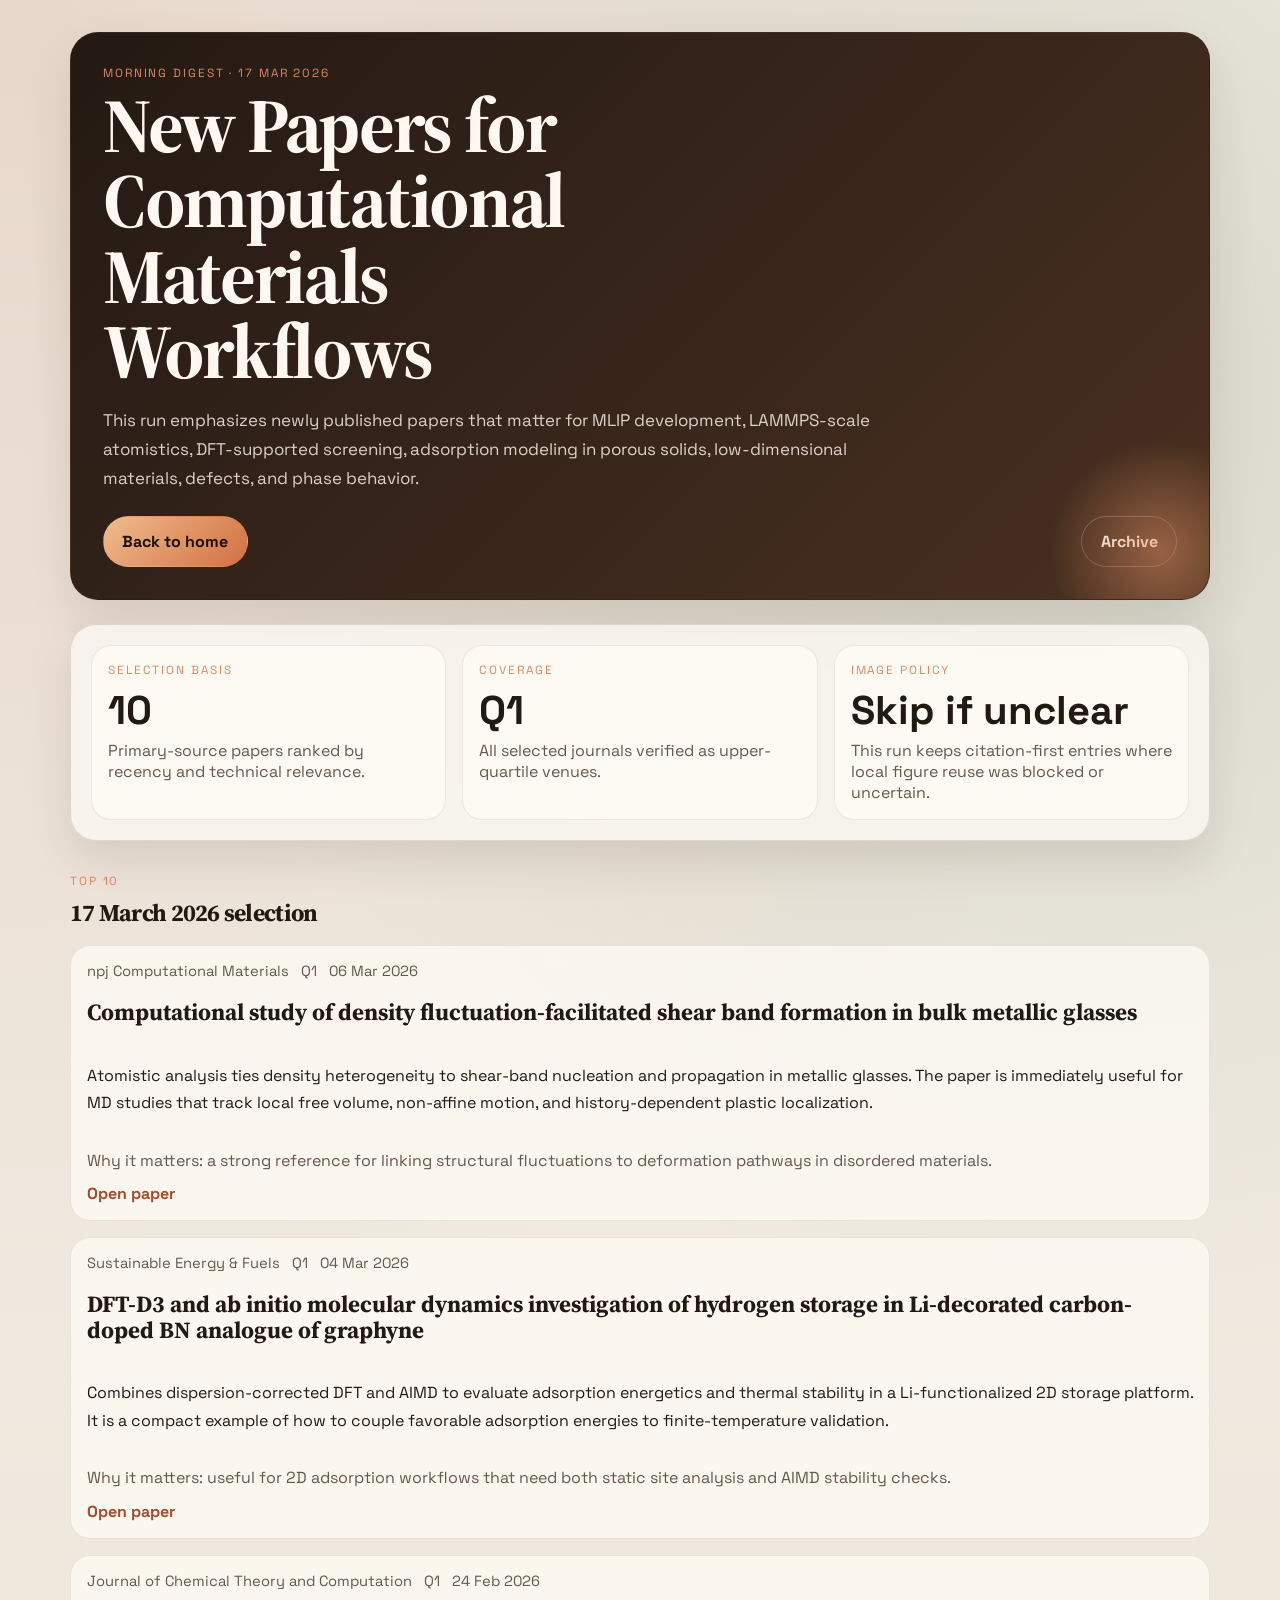
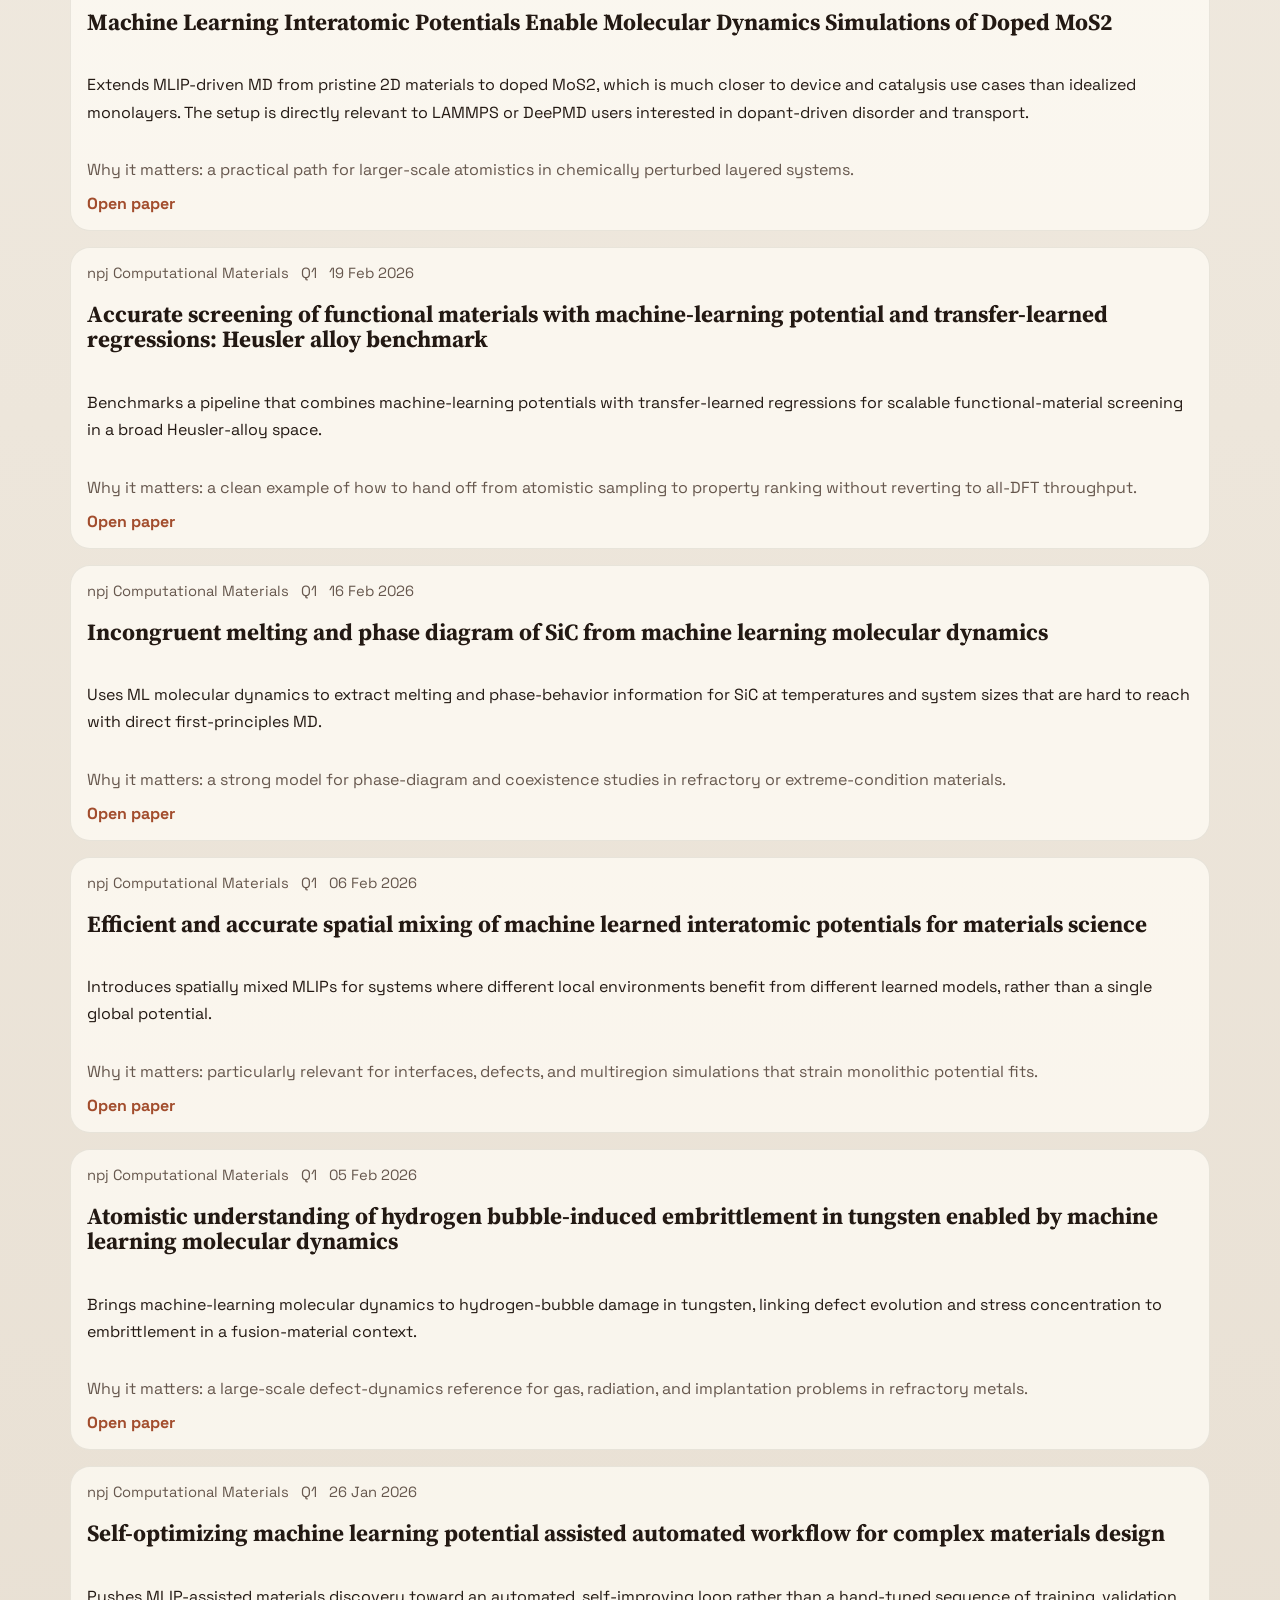
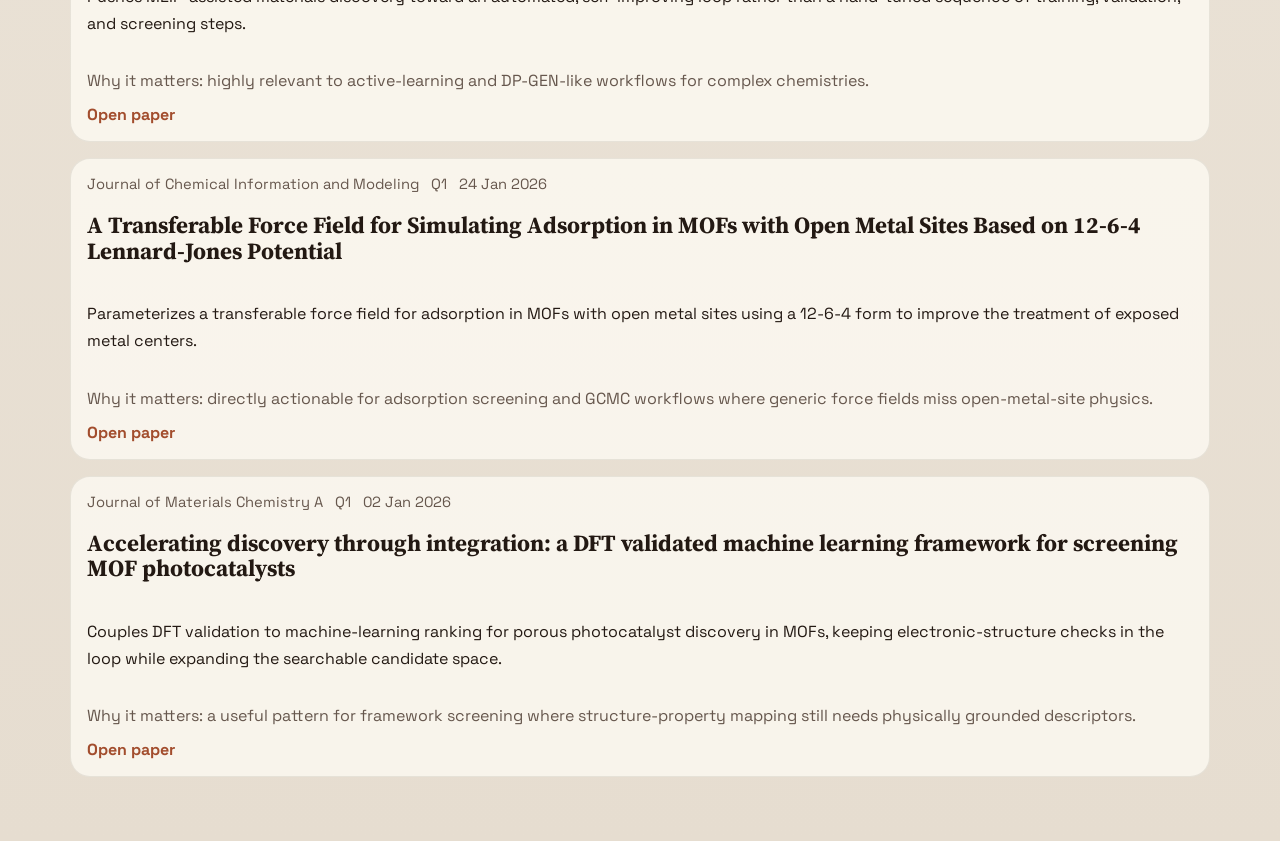
==== runs/2026-03-17-am/index.html @ 89bc7e47 "Add 2026-03-17 research news digest" ====
<!doctype html>
<html lang="en">
  <head>
    <meta charset="UTF-8" />
    <meta name="viewport" content="width=device-width, initial-scale=1.0" />
    <title>Morning Digest · 17 Mar 2026</title>
    <link rel="preconnect" href="https://fonts.googleapis.com" />
    <link rel="preconnect" href="https://fonts.gstatic.com" crossorigin />
    <link
      href="https://fonts.googleapis.com/css2?family=Space+Grotesk:wght@400;500;700&family=Source+Serif+4:opsz,wght@8..60,400;600;700&display=swap"
      rel="stylesheet"
    />
    <link rel="stylesheet" href="../../assets/styles.css" />
  </head>
  <body>
    <div class="page-shell">
      <header class="hero">
        <p class="eyebrow">Morning Digest · 17 Mar 2026</p>
        <h1>New Papers for Computational Materials Workflows</h1>
        <p class="hero-copy">
          This run emphasizes newly published papers that matter for MLIP
          development, LAMMPS-scale atomistics, DFT-supported screening,
          adsorption modeling in porous solids, low-dimensional materials,
          defects, and phase behavior.
        </p>
        <div class="hero-actions">
          <a class="button button-solid" href="../../">Back to home</a>
          <a class="button button-ghost" href="../../archive/">Archive</a>
        </div>
      </header>

      <main>
        <section class="panel summary-grid">
          <div>
            <p class="panel-label">Selection Basis</p>
            <p class="metric">10</p>
            <p class="metric-copy">Primary-source papers ranked by recency and technical relevance.</p>
          </div>
          <div>
            <p class="panel-label">Coverage</p>
            <p class="metric">Q1</p>
            <p class="metric-copy">All selected journals verified as upper-quartile venues.</p>
          </div>
          <div>
            <p class="panel-label">Image Policy</p>
            <p class="metric">Skip if unclear</p>
            <p class="metric-copy">This run keeps citation-first entries where local figure reuse was blocked or uncertain.</p>
          </div>
        </section>

        <section class="section-heading">
          <div>
            <p class="eyebrow">Top 10</p>
            <h2>17 March 2026 selection</h2>
          </div>
        </section>

        <section class="archive-list">
          <article class="archive-item">
            <div class="archive-meta">
              <span>npj Computational Materials</span>
              <span>Q1</span>
              <span>06 Mar 2026</span>
            </div>
            <h3>Computational study of density fluctuation-facilitated shear band formation in bulk metallic glasses</h3>
            <p>
              Atomistic analysis ties density heterogeneity to shear-band
              nucleation and propagation in metallic glasses. The paper is
              immediately useful for MD studies that track local free volume,
              non-affine motion, and history-dependent plastic localization.
            </p>
            <p class="metric-copy">
              Why it matters: a strong reference for linking structural
              fluctuations to deformation pathways in disordered materials.
            </p>
            <a class="text-link" href="https://www.nature.com/articles/s41524-026-02031-y" target="_blank" rel="noreferrer">Open paper</a>
          </article>

          <article class="archive-item">
            <div class="archive-meta">
              <span>Sustainable Energy &amp; Fuels</span>
              <span>Q1</span>
              <span>04 Mar 2026</span>
            </div>
            <h3>DFT-D3 and ab initio molecular dynamics investigation of hydrogen storage in Li-decorated carbon-doped BN analogue of graphyne</h3>
            <p>
              Combines dispersion-corrected DFT and AIMD to evaluate adsorption
              energetics and thermal stability in a Li-functionalized 2D storage
              platform. It is a compact example of how to couple favorable
              adsorption energies to finite-temperature validation.
            </p>
            <p class="metric-copy">
              Why it matters: useful for 2D adsorption workflows that need both
              static site analysis and AIMD stability checks.
            </p>
            <a class="text-link" href="https://pubs.rsc.org/en/content/articlelanding/2026/se/d6se00026f" target="_blank" rel="noreferrer">Open paper</a>
          </article>

          <article class="archive-item">
            <div class="archive-meta">
              <span>Journal of Chemical Theory and Computation</span>
              <span>Q1</span>
              <span>24 Feb 2026</span>
            </div>
            <h3>Machine Learning Interatomic Potentials Enable Molecular Dynamics Simulations of Doped MoS2</h3>
            <p>
              Extends MLIP-driven MD from pristine 2D materials to doped MoS2,
              which is much closer to device and catalysis use cases than
              idealized monolayers. The setup is directly relevant to LAMMPS or
              DeePMD users interested in dopant-driven disorder and transport.
            </p>
            <p class="metric-copy">
              Why it matters: a practical path for larger-scale atomistics in
              chemically perturbed layered systems.
            </p>
            <a class="text-link" href="https://pubs.acs.org/doi/10.1021/acs.jctc.5c02004" target="_blank" rel="noreferrer">Open paper</a>
          </article>

          <article class="archive-item">
            <div class="archive-meta">
              <span>npj Computational Materials</span>
              <span>Q1</span>
              <span>19 Feb 2026</span>
            </div>
            <h3>Accurate screening of functional materials with machine-learning potential and transfer-learned regressions: Heusler alloy benchmark</h3>
            <p>
              Benchmarks a pipeline that combines machine-learning potentials
              with transfer-learned regressions for scalable functional-material
              screening in a broad Heusler-alloy space.
            </p>
            <p class="metric-copy">
              Why it matters: a clean example of how to hand off from atomistic
              sampling to property ranking without reverting to all-DFT
              throughput.
            </p>
            <a class="text-link" href="https://www.nature.com/articles/s41524-026-02009-w" target="_blank" rel="noreferrer">Open paper</a>
          </article>

          <article class="archive-item">
            <div class="archive-meta">
              <span>npj Computational Materials</span>
              <span>Q1</span>
              <span>16 Feb 2026</span>
            </div>
            <h3>Incongruent melting and phase diagram of SiC from machine learning molecular dynamics</h3>
            <p>
              Uses ML molecular dynamics to extract melting and phase-behavior
              information for SiC at temperatures and system sizes that are hard
              to reach with direct first-principles MD.
            </p>
            <p class="metric-copy">
              Why it matters: a strong model for phase-diagram and coexistence
              studies in refractory or extreme-condition materials.
            </p>
            <a class="text-link" href="https://www.nature.com/articles/s41524-026-01982-4" target="_blank" rel="noreferrer">Open paper</a>
          </article>

          <article class="archive-item">
            <div class="archive-meta">
              <span>npj Computational Materials</span>
              <span>Q1</span>
              <span>06 Feb 2026</span>
            </div>
            <h3>Efficient and accurate spatial mixing of machine learned interatomic potentials for materials science</h3>
            <p>
              Introduces spatially mixed MLIPs for systems where different local
              environments benefit from different learned models, rather than a
              single global potential.
            </p>
            <p class="metric-copy">
              Why it matters: particularly relevant for interfaces, defects, and
              multiregion simulations that strain monolithic potential fits.
            </p>
            <a class="text-link" href="https://www.nature.com/articles/s41524-026-01987-z" target="_blank" rel="noreferrer">Open paper</a>
          </article>

          <article class="archive-item">
            <div class="archive-meta">
              <span>npj Computational Materials</span>
              <span>Q1</span>
              <span>05 Feb 2026</span>
            </div>
            <h3>Atomistic understanding of hydrogen bubble-induced embrittlement in tungsten enabled by machine learning molecular dynamics</h3>
            <p>
              Brings machine-learning molecular dynamics to hydrogen-bubble
              damage in tungsten, linking defect evolution and stress
              concentration to embrittlement in a fusion-material context.
            </p>
            <p class="metric-copy">
              Why it matters: a large-scale defect-dynamics reference for gas,
              radiation, and implantation problems in refractory metals.
            </p>
            <a class="text-link" href="https://www.nature.com/articles/s41524-026-02003-2" target="_blank" rel="noreferrer">Open paper</a>
          </article>

          <article class="archive-item">
            <div class="archive-meta">
              <span>npj Computational Materials</span>
              <span>Q1</span>
              <span>26 Jan 2026</span>
            </div>
            <h3>Self-optimizing machine learning potential assisted automated workflow for complex materials design</h3>
            <p>
              Pushes MLIP-assisted materials discovery toward an automated,
              self-improving loop rather than a hand-tuned sequence of training,
              validation, and screening steps.
            </p>
            <p class="metric-copy">
              Why it matters: highly relevant to active-learning and DP-GEN-like
              workflows for complex chemistries.
            </p>
            <a class="text-link" href="https://www.nature.com/articles/s41524-026-01958-4" target="_blank" rel="noreferrer">Open paper</a>
          </article>

          <article class="archive-item">
            <div class="archive-meta">
              <span>Journal of Chemical Information and Modeling</span>
              <span>Q1</span>
              <span>24 Jan 2026</span>
            </div>
            <h3>A Transferable Force Field for Simulating Adsorption in MOFs with Open Metal Sites Based on 12-6-4 Lennard-Jones Potential</h3>
            <p>
              Parameterizes a transferable force field for adsorption in MOFs
              with open metal sites using a 12-6-4 form to improve the treatment
              of exposed metal centers.
            </p>
            <p class="metric-copy">
              Why it matters: directly actionable for adsorption screening and
              GCMC workflows where generic force fields miss open-metal-site
              physics.
            </p>
            <a class="text-link" href="https://pubs.acs.org/doi/10.1021/acs.jcim.5c02893" target="_blank" rel="noreferrer">Open paper</a>
          </article>

          <article class="archive-item">
            <div class="archive-meta">
              <span>Journal of Materials Chemistry A</span>
              <span>Q1</span>
              <span>02 Jan 2026</span>
            </div>
            <h3>Accelerating discovery through integration: a DFT validated machine learning framework for screening MOF photocatalysts</h3>
            <p>
              Couples DFT validation to machine-learning ranking for porous
              photocatalyst discovery in MOFs, keeping electronic-structure
              checks in the loop while expanding the searchable candidate space.
            </p>
            <p class="metric-copy">
              Why it matters: a useful pattern for framework screening where
              structure-property mapping still needs physically grounded
              descriptors.
            </p>
            <a class="text-link" href="https://pubs.rsc.org/en/content/articlelanding/2026/ta/d5ta08107f" target="_blank" rel="noreferrer">Open paper</a>
          </article>
        </section>
      </main>
    </div>
  </body>
</html>
---- assets/styles.css ----
:root {
  --bg: #f4efe6;
  --bg-alt: #e6ddd0;
  --panel: rgba(250, 247, 242, 0.82);
  --panel-strong: #f8f3ec;
  --line: rgba(74, 58, 45, 0.15);
  --text: #231913;
  --muted: #66574d;
  --accent: #a24d2d;
  --accent-soft: #d98a61;
  --shadow: 0 20px 45px rgba(60, 38, 21, 0.12);
}

* {
  box-sizing: border-box;
}

html {
  scroll-behavior: smooth;
}

body {
  margin: 0;
  min-height: 100vh;
  color: var(--text);
  background:
    radial-gradient(circle at top left, rgba(162, 77, 45, 0.15), transparent 32%),
    radial-gradient(circle at 85% 10%, rgba(94, 122, 98, 0.18), transparent 24%),
    linear-gradient(180deg, var(--bg), var(--bg-alt));
  font-family: "Space Grotesk", sans-serif;
}

a {
  color: inherit;
}

.page-shell {
  width: min(1140px, calc(100% - 2rem));
  margin: 0 auto;
  padding: 2rem 0 4rem;
}

.hero {
  position: relative;
  overflow: hidden;
  padding: 2rem;
  border: 1px solid var(--line);
  border-radius: 28px;
  background:
    linear-gradient(135deg, rgba(35, 25, 19, 0.94), rgba(76, 50, 33, 0.92)),
    #2d2119;
  color: #fff7f1;
  box-shadow: var(--shadow);
}

.hero::after {
  content: "";
  position: absolute;
  inset: auto -4rem -4rem auto;
  width: 14rem;
  aspect-ratio: 1;
  border-radius: 50%;
  background: radial-gradient(circle, rgba(217, 138, 97, 0.55), transparent 70%);
}

.hero-compact {
  padding-bottom: 1.75rem;
}

.eyebrow,
.panel-label {
  margin: 0 0 0.5rem;
  text-transform: uppercase;
  letter-spacing: 0.16em;
  font-size: 0.74rem;
  color: var(--accent-soft);
}

.hero h1,
.section-heading h2 {
  margin: 0;
  font-family: "Source Serif 4", serif;
  letter-spacing: -0.03em;
}

.hero h1 {
  font-size: clamp(2.5rem, 7vw, 4.8rem);
  max-width: 12ch;
  line-height: 0.98;
}

.hero-copy {
  max-width: 48rem;
  font-size: 1.06rem;
  line-height: 1.7;
  color: rgba(255, 247, 241, 0.82);
}

.hero-actions,
.section-heading {
  display: flex;
  gap: 1rem;
  align-items: end;
  justify-content: space-between;
  flex-wrap: wrap;
}

.hero-actions {
  margin-top: 1.5rem;
}

.button,
.text-link {
  display: inline-flex;
  align-items: center;
  gap: 0.5rem;
  text-decoration: none;
}

.button {
  padding: 0.85rem 1.15rem;
  border-radius: 999px;
  border: 1px solid transparent;
  font-weight: 700;
}

.button-solid {
  background: linear-gradient(135deg, #f0bb8c, #d37043);
  color: #1c120d;
}

.button-ghost {
  border-color: rgba(255, 247, 241, 0.24);
  color: #fff7f1;
}

.text-link {
  color: var(--accent);
  font-weight: 700;
}

main {
  padding-top: 1.5rem;
}

.panel {
  border: 1px solid var(--line);
  border-radius: 26px;
  background: var(--panel);
  box-shadow: var(--shadow);
  backdrop-filter: blur(10px);
}

.summary-grid {
  display: grid;
  grid-template-columns: repeat(3, minmax(0, 1fr));
  gap: 1rem;
  padding: 1.25rem;
}

.summary-grid > div,
.run-highlight,
.archive-item {
  padding: 1rem;
  border-radius: 20px;
  background: rgba(255, 252, 246, 0.72);
  border: 1px solid rgba(74, 58, 45, 0.1);
}

.metric {
  margin: 0;
  font-size: clamp(1.4rem, 4vw, 2.5rem);
  font-weight: 700;
}

.metric-copy {
  margin: 0.3rem 0 0;
  color: var(--muted);
}

.section-heading {
  margin: 2rem 0 1rem;
}

.cards-grid {
  display: grid;
  grid-template-columns: repeat(2, minmax(0, 1fr));
  gap: 1rem;
}

.article-card {
  overflow: hidden;
  border: 1px solid var(--line);
  border-radius: 24px;
  background: var(--panel-strong);
  box-shadow: var(--shadow);
}

.article-card img,
.run-hero-image {
  width: 100%;
  display: block;
  object-fit: cover;
}

.article-card img {
  aspect-ratio: 16 / 9;
}

.article-copy {
  padding: 1rem 1rem 1.25rem;
}

.article-meta,
.run-meta,
.archive-meta {
  display: flex;
  gap: 0.75rem;
  flex-wrap: wrap;
  color: var(--muted);
  font-size: 0.92rem;
}

.article-card h3,
.run-highlight h3,
.archive-item h3 {
  margin: 0.65rem 0;
  font-family: "Source Serif 4", serif;
  font-size: 1.45rem;
  line-height: 1.1;
}

.article-card p,
.run-highlight p,
.archive-item p {
  line-height: 1.7;
}

.archive-list {
  display: grid;
  gap: 1rem;
}

.archive-item {
  display: grid;
  gap: 0.6rem;
}

.run-highlight {
  display: grid;
  grid-template-columns: minmax(0, 1.15fr) minmax(0, 0.85fr);
  gap: 1rem;
}

.run-highlight-copy {
  display: flex;
  flex-direction: column;
  gap: 0.9rem;
}

.tag-row {
  display: flex;
  flex-wrap: wrap;
  gap: 0.6rem;
}

.tag {
  padding: 0.35rem 0.7rem;
  border-radius: 999px;
  background: rgba(162, 77, 45, 0.1);
  color: var(--accent);
  font-size: 0.85rem;
  font-weight: 700;
}

.run-page {
  width: min(1140px, calc(100% - 2rem));
  margin: 0 auto;
  padding: 2rem 0 4rem;
}

.run-intro {
  display: grid;
  grid-template-columns: minmax(0, 1fr) minmax(280px, 420px);
  gap: 1.25rem;
  align-items: start;
}

.run-article-list {
  display: grid;
  gap: 1rem;
  margin-top: 1.25rem;
}

.run-article {
  display: grid;
  grid-template-columns: 280px minmax(0, 1fr);
  gap: 1rem;
  padding: 1rem;
  border-radius: 24px;
  border: 1px solid var(--line);
  background: rgba(255, 252, 246, 0.82);
  box-shadow: var(--shadow);
}

.run-article-image {
  border-radius: 18px;
  overflow: hidden;
}

.run-article-image img {
  width: 100%;
  aspect-ratio: 4 / 3;
  object-fit: cover;
  display: block;
}

.run-article h2 {
  margin: 0.4rem 0 0.7rem;
  font-family: "Source Serif 4", serif;
  line-height: 1.12;
}

.citation-link {
  font-weight: 700;
  color: var(--accent);
  text-decoration: none;
}

.image-credit {
  margin: 0.55rem 0 0;
  font-size: 0.85rem;
  color: var(--muted);
}

@media (max-width: 900px) {
  .summary-grid,
  .cards-grid,
  .run-highlight,
  .run-intro,
  .run-article {
    grid-template-columns: 1fr;
  }

  .page-shell,
  .run-page {
    width: min(100% - 1rem, 1140px);
  }
}

/* Discover app view */
.discover-shell {
  width: min(980px, calc(100% - 1rem));
  margin: 0 auto;
  padding: 1rem 0 2.5rem;
}

.discover-header {
  display: flex;
  align-items: center;
  justify-content: space-between;
  gap: 0.75rem;
  margin-bottom: 0.8rem;
}

.discover-title {
  margin: 0;
  color: #2a1f18;
  font-size: clamp(1.5rem, 6vw, 2.5rem);
  font-weight: 700;
  letter-spacing: -0.03em;
}

.discover-actions {
  display: flex;
  gap: 0.6rem;
}

.icon-btn {
  display: inline-flex;
  align-items: center;
  justify-content: center;
  min-height: 2.2rem;
  padding: 0 0.9rem;
  border-radius: 999px;
  border: 1px solid rgba(74, 58, 45, 0.15);
  background: rgba(255, 251, 244, 0.9);
  color: #6a4f3d;
  text-decoration: none;
  font-weight: 700;
  font-size: 0.82rem;
}

.quick-stats {
  display: grid;
  grid-template-columns: repeat(3, minmax(0, 1fr));
  gap: 0.55rem;
  margin-bottom: 0.85rem;
}

.stat-card {
  border-radius: 16px;
  border: 1px solid rgba(74, 58, 45, 0.14);
  padding: 0.7rem 0.8rem;
  background: rgba(255, 252, 246, 0.9);
  box-shadow: 0 12px 28px rgba(60, 38, 21, 0.12);
}

.stat-label {
  margin: 0;
  color: #9d6e53;
  font-size: 0.72rem;
  text-transform: uppercase;
  letter-spacing: 0.12em;
}

.stat-value {
  margin: 0.28rem 0 0;
  color: #2f231c;
  font-size: 0.92rem;
  font-weight: 600;
}

.feed-tabs {
  display: flex;
  gap: 0.4rem;
  overflow-x: auto;
  padding: 0.18rem 0.06rem;
  scrollbar-width: none;
  margin-bottom: 0.9rem;
}

.feed-tabs::-webkit-scrollbar {
  display: none;
}

.feed-tab {
  border: 0;
  border-radius: 999px;
  padding: 0.6rem 1rem;
  font-family: inherit;
  font-size: 0.98rem;
  font-weight: 600;
  color: #7a6a5f;
  background: rgba(170, 138, 108, 0.2);
  cursor: pointer;
  white-space: nowrap;
}

.feed-tab.is-active {
  color: #b65c33;
  background: rgba(182, 92, 51, 0.14);
}

.cards-stream {
  display: grid;
  gap: 0.95rem;
}

.news-card,
.empty-card {
  overflow: hidden;
  border-radius: 22px;
  border: 1px solid rgba(74, 58, 45, 0.16);
  background: #fffaf2;
  box-shadow: 0 18px 40px rgba(60, 38, 21, 0.16);
}

.news-image-wrap {
  position: relative;
}

.news-image {
  width: 100%;
  aspect-ratio: 16 / 9;
  object-fit: cover;
  display: block;
}

.news-main {
  padding: 0.95rem 1rem 1.1rem;
}

.news-meta {
  display: flex;
  flex-wrap: wrap;
  gap: 0.5rem;
  margin-bottom: 0.5rem;
}

.news-meta span {
  color: #7b604d;
  background: rgba(166, 130, 98, 0.12);
  border: 1px solid rgba(120, 92, 69, 0.16);
  border-radius: 999px;
  padding: 0.2rem 0.55rem;
  font-size: 0.75rem;
}

.news-main h2 {
  margin: 0;
  color: #2b1e17;
  font-size: clamp(1.15rem, 3.8vw, 1.7rem);
  line-height: 1.24;
  letter-spacing: -0.01em;
}

.expand-btn {
  margin-top: 0.72rem;
  border: 0;
  border-radius: 999px;
  padding: 0.52rem 0.84rem;
  background: rgba(182, 92, 51, 0.12);
  color: #b65c33;
  font-family: inherit;
  font-size: 0.82rem;
  font-weight: 700;
  cursor: pointer;
}

.news-details {
  margin-top: 0.9rem;
  border-top: 1px solid rgba(74, 58, 45, 0.16);
  padding-top: 0.85rem;
}

.news-details h3 {
  margin: 0 0 0.35rem;
  font-size: 0.86rem;
  text-transform: uppercase;
  letter-spacing: 0.12em;
  color: #8d6045;
}

.news-details p {
  margin: 0 0 0.75rem;
  color: #4d3d31;
  line-height: 1.6;
  font-size: 0.96rem;
}

.card-conclusions {
  margin: 0.1rem 0 0.85rem 1rem;
  padding: 0;
  color: #4d3d31;
  line-height: 1.56;
}

.card-conclusions li + li {
  margin-top: 0.5rem;
}

.card-empty {
  color: #7d6a5b;
}

.paper-title {
  color: #6d594a;
}

.paper-link {
  color: #b65c33;
  font-weight: 700;
  text-decoration: none;
}

.empty-card {
  padding: 1rem;
}

.empty-card h2 {
  margin: 0;
  color: #2b1e17;
}

.empty-card p {
  color: #5a4a3f;
  line-height: 1.6;
}

body[data-view="home"] {
  background:
    radial-gradient(circle at top left, rgba(162, 77, 45, 0.15), transparent 32%),
    radial-gradient(circle at 85% 10%, rgba(94, 122, 98, 0.18), transparent 24%),
    linear-gradient(180deg, var(--bg), var(--bg-alt));
}

@media (min-width: 900px) {
  .cards-stream {
    grid-template-columns: repeat(2, minmax(0, 1fr));
  }

  .news-card:first-child {
    grid-column: span 2;
  }
}

@media (max-width: 640px) {
  .discover-shell {
    width: calc(100% - 0.75rem);
    padding-top: 0.65rem;
  }

  .quick-stats {
    grid-template-columns: 1fr;
  }

  .news-main {
    padding: 0.85rem 0.82rem 1rem;
  }
}
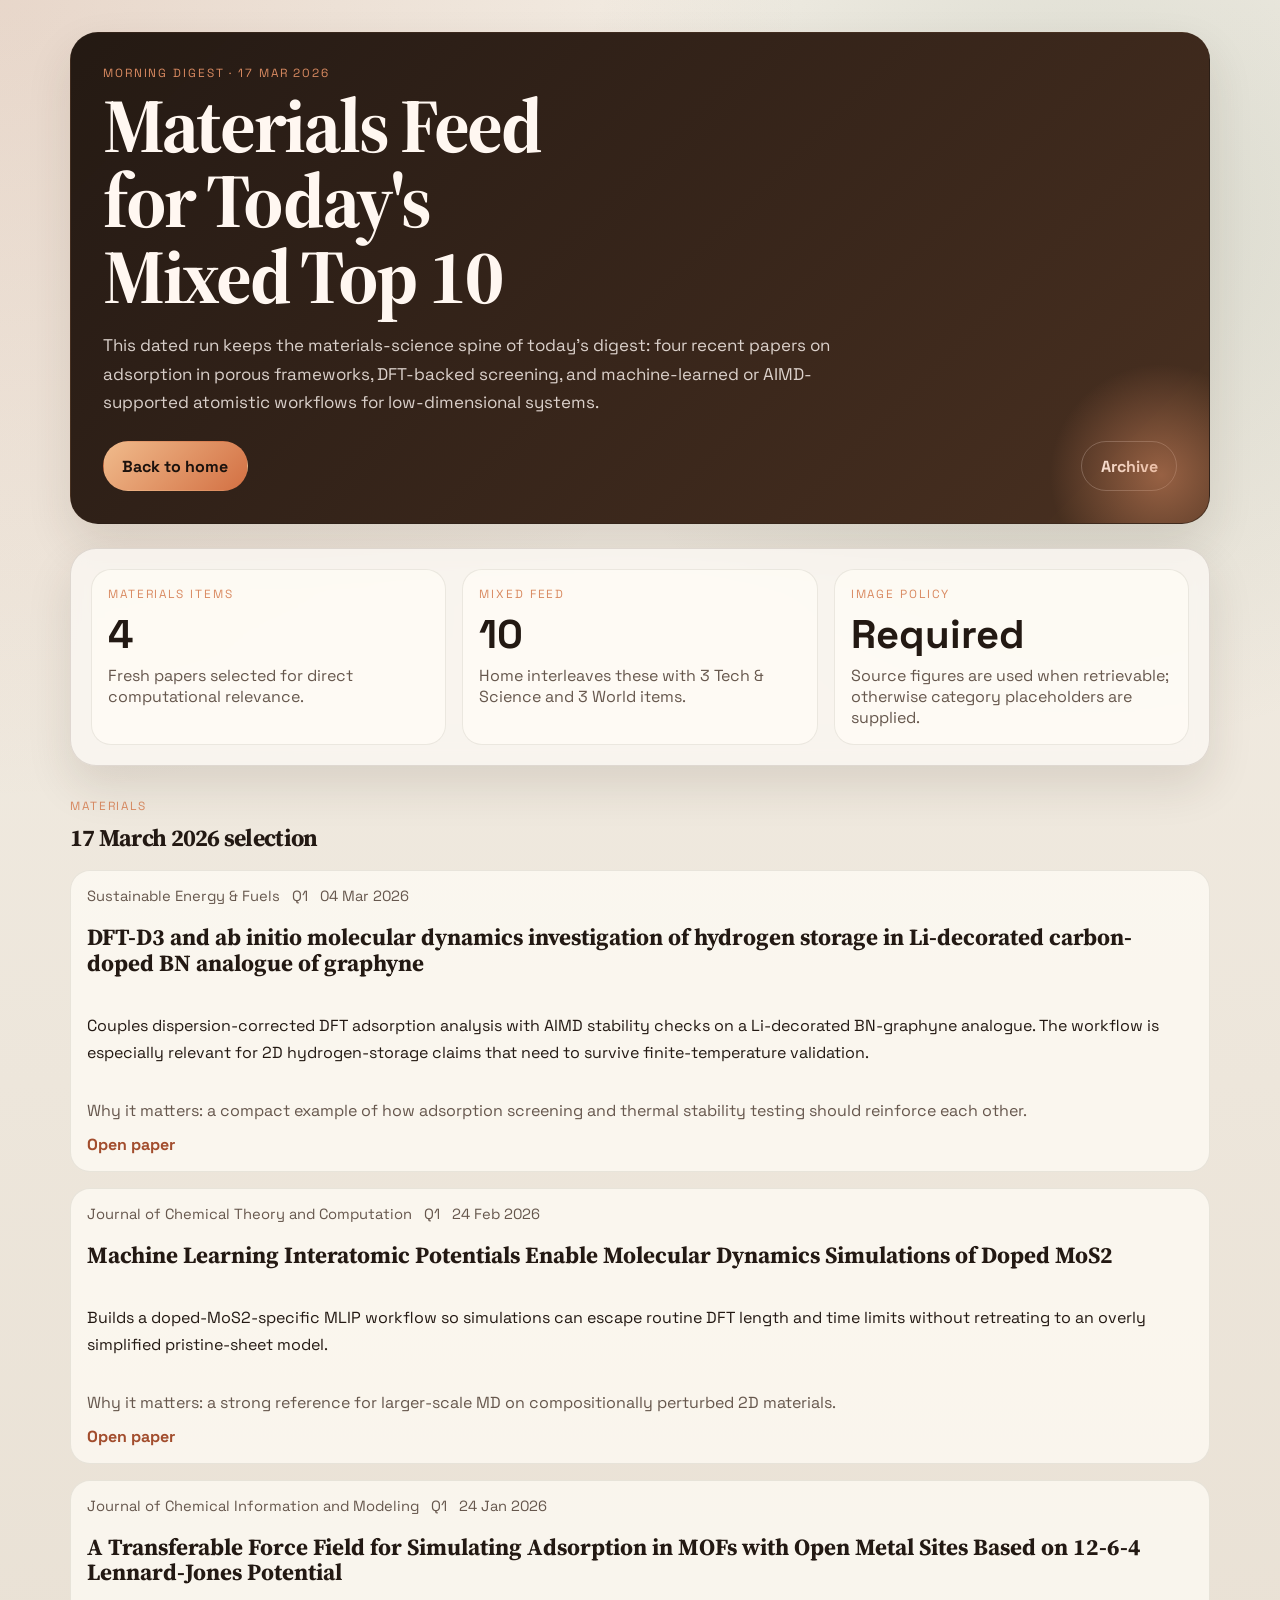
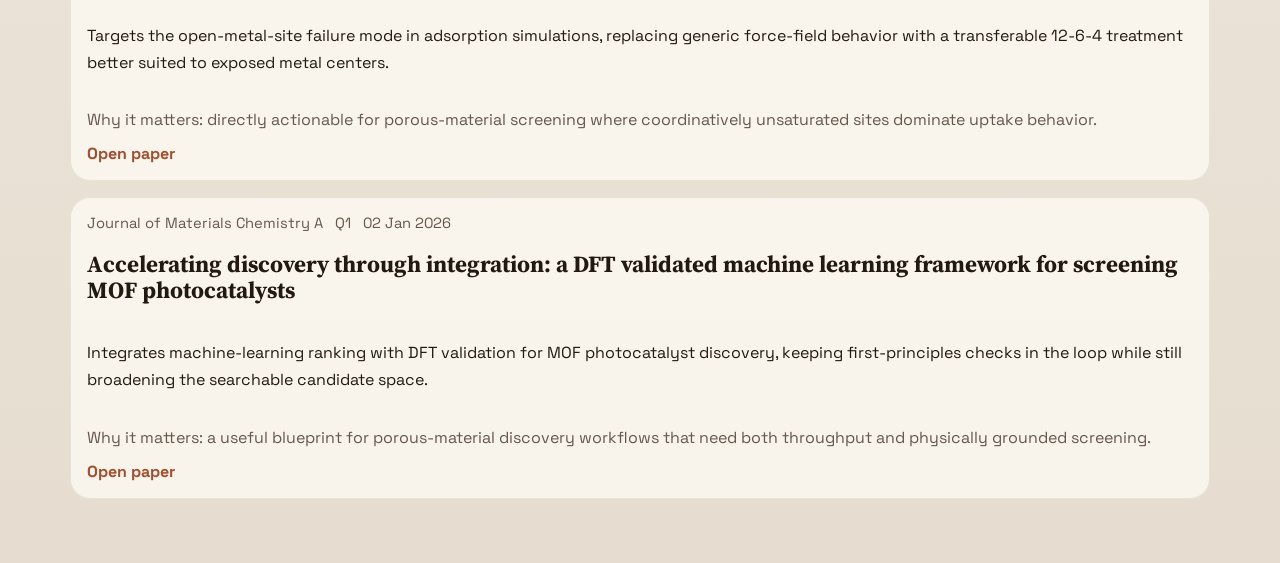
==== commit 1834843f: "chore(news): update digest 2026-03-17 08:48 IST" ====
--- a/runs/2026-03-17-am/index.html
+++ b/runs/2026-03-17-am/index.html
@@ -16,12 +16,12 @@
     <div class="page-shell">
       <header class="hero">
         <p class="eyebrow">Morning Digest · 17 Mar 2026</p>
-        <h1>New Papers for Computational Materials Workflows</h1>
+        <h1>Materials Feed for Today's Mixed Top 10</h1>
         <p class="hero-copy">
-          This run emphasizes newly published papers that matter for MLIP
-          development, LAMMPS-scale atomistics, DFT-supported screening,
-          adsorption modeling in porous solids, low-dimensional materials,
-          defects, and phase behavior.
+          This dated run keeps the materials-science spine of today's digest:
+          four recent papers on adsorption in porous frameworks, DFT-backed
+          screening, and machine-learned or AIMD-supported atomistic workflows
+          for low-dimensional systems.
         </p>
         <div class="hero-actions">
           <a class="button button-solid" href="../../">Back to home</a>
@@ -32,50 +32,30 @@
       <main>
         <section class="panel summary-grid">
           <div>
-            <p class="panel-label">Selection Basis</p>
-            <p class="metric">10</p>
-            <p class="metric-copy">Primary-source papers ranked by recency and technical relevance.</p>
+            <p class="panel-label">Materials Items</p>
+            <p class="metric">4</p>
+            <p class="metric-copy">Fresh papers selected for direct computational relevance.</p>
           </div>
           <div>
-            <p class="panel-label">Coverage</p>
-            <p class="metric">Q1</p>
-            <p class="metric-copy">All selected journals verified as upper-quartile venues.</p>
+            <p class="panel-label">Mixed Feed</p>
+            <p class="metric">10</p>
+            <p class="metric-copy">Home interleaves these with 3 Tech &amp; Science and 3 World items.</p>
           </div>
           <div>
             <p class="panel-label">Image Policy</p>
-            <p class="metric">Skip if unclear</p>
-            <p class="metric-copy">This run keeps citation-first entries where local figure reuse was blocked or uncertain.</p>
+            <p class="metric">Required</p>
+            <p class="metric-copy">Source figures are used when retrievable; otherwise category placeholders are supplied.</p>
           </div>
         </section>
 
         <section class="section-heading">
           <div>
-            <p class="eyebrow">Top 10</p>
+            <p class="eyebrow">Materials</p>
             <h2>17 March 2026 selection</h2>
           </div>
         </section>
 
         <section class="archive-list">
-          <article class="archive-item">
-            <div class="archive-meta">
-              <span>npj Computational Materials</span>
-              <span>Q1</span>
-              <span>06 Mar 2026</span>
-            </div>
-            <h3>Computational study of density fluctuation-facilitated shear band formation in bulk metallic glasses</h3>
-            <p>
-              Atomistic analysis ties density heterogeneity to shear-band
-              nucleation and propagation in metallic glasses. The paper is
-              immediately useful for MD studies that track local free volume,
-              non-affine motion, and history-dependent plastic localization.
-            </p>
-            <p class="metric-copy">
-              Why it matters: a strong reference for linking structural
-              fluctuations to deformation pathways in disordered materials.
-            </p>
-            <a class="text-link" href="https://www.nature.com/articles/s41524-026-02031-y" target="_blank" rel="noreferrer">Open paper</a>
-          </article>
-
           <article class="archive-item">
             <div class="archive-meta">
               <span>Sustainable Energy &amp; Fuels</span>
@@ -84,14 +64,14 @@
             </div>
             <h3>DFT-D3 and ab initio molecular dynamics investigation of hydrogen storage in Li-decorated carbon-doped BN analogue of graphyne</h3>
             <p>
-              Combines dispersion-corrected DFT and AIMD to evaluate adsorption
-              energetics and thermal stability in a Li-functionalized 2D storage
-              platform. It is a compact example of how to couple favorable
-              adsorption energies to finite-temperature validation.
+              Couples dispersion-corrected DFT adsorption analysis with AIMD
+              stability checks on a Li-decorated BN-graphyne analogue. The
+              workflow is especially relevant for 2D hydrogen-storage claims
+              that need to survive finite-temperature validation.
             </p>
             <p class="metric-copy">
-              Why it matters: useful for 2D adsorption workflows that need both
-              static site analysis and AIMD stability checks.
+              Why it matters: a compact example of how adsorption screening and
+              thermal stability testing should reinforce each other.
             </p>
             <a class="text-link" href="https://pubs.rsc.org/en/content/articlelanding/2026/se/d6se00026f" target="_blank" rel="noreferrer">Open paper</a>
           </article>
@@ -104,112 +84,15 @@
             </div>
             <h3>Machine Learning Interatomic Potentials Enable Molecular Dynamics Simulations of Doped MoS2</h3>
             <p>
-              Extends MLIP-driven MD from pristine 2D materials to doped MoS2,
-              which is much closer to device and catalysis use cases than
-              idealized monolayers. The setup is directly relevant to LAMMPS or
-              DeePMD users interested in dopant-driven disorder and transport.
+              Builds a doped-MoS2-specific MLIP workflow so simulations can
+              escape routine DFT length and time limits without retreating to an
+              overly simplified pristine-sheet model.
             </p>
             <p class="metric-copy">
-              Why it matters: a practical path for larger-scale atomistics in
-              chemically perturbed layered systems.
+              Why it matters: a strong reference for larger-scale MD on
+              compositionally perturbed 2D materials.
             </p>
             <a class="text-link" href="https://pubs.acs.org/doi/10.1021/acs.jctc.5c02004" target="_blank" rel="noreferrer">Open paper</a>
-          </article>
-
-          <article class="archive-item">
-            <div class="archive-meta">
-              <span>npj Computational Materials</span>
-              <span>Q1</span>
-              <span>19 Feb 2026</span>
-            </div>
-            <h3>Accurate screening of functional materials with machine-learning potential and transfer-learned regressions: Heusler alloy benchmark</h3>
-            <p>
-              Benchmarks a pipeline that combines machine-learning potentials
-              with transfer-learned regressions for scalable functional-material
-              screening in a broad Heusler-alloy space.
-            </p>
-            <p class="metric-copy">
-              Why it matters: a clean example of how to hand off from atomistic
-              sampling to property ranking without reverting to all-DFT
-              throughput.
-            </p>
-            <a class="text-link" href="https://www.nature.com/articles/s41524-026-02009-w" target="_blank" rel="noreferrer">Open paper</a>
-          </article>
-
-          <article class="archive-item">
-            <div class="archive-meta">
-              <span>npj Computational Materials</span>
-              <span>Q1</span>
-              <span>16 Feb 2026</span>
-            </div>
-            <h3>Incongruent melting and phase diagram of SiC from machine learning molecular dynamics</h3>
-            <p>
-              Uses ML molecular dynamics to extract melting and phase-behavior
-              information for SiC at temperatures and system sizes that are hard
-              to reach with direct first-principles MD.
-            </p>
-            <p class="metric-copy">
-              Why it matters: a strong model for phase-diagram and coexistence
-              studies in refractory or extreme-condition materials.
-            </p>
-            <a class="text-link" href="https://www.nature.com/articles/s41524-026-01982-4" target="_blank" rel="noreferrer">Open paper</a>
-          </article>
-
-          <article class="archive-item">
-            <div class="archive-meta">
-              <span>npj Computational Materials</span>
-              <span>Q1</span>
-              <span>06 Feb 2026</span>
-            </div>
-            <h3>Efficient and accurate spatial mixing of machine learned interatomic potentials for materials science</h3>
-            <p>
-              Introduces spatially mixed MLIPs for systems where different local
-              environments benefit from different learned models, rather than a
-              single global potential.
-            </p>
-            <p class="metric-copy">
-              Why it matters: particularly relevant for interfaces, defects, and
-              multiregion simulations that strain monolithic potential fits.
-            </p>
-            <a class="text-link" href="https://www.nature.com/articles/s41524-026-01987-z" target="_blank" rel="noreferrer">Open paper</a>
-          </article>
-
-          <article class="archive-item">
-            <div class="archive-meta">
-              <span>npj Computational Materials</span>
-              <span>Q1</span>
-              <span>05 Feb 2026</span>
-            </div>
-            <h3>Atomistic understanding of hydrogen bubble-induced embrittlement in tungsten enabled by machine learning molecular dynamics</h3>
-            <p>
-              Brings machine-learning molecular dynamics to hydrogen-bubble
-              damage in tungsten, linking defect evolution and stress
-              concentration to embrittlement in a fusion-material context.
-            </p>
-            <p class="metric-copy">
-              Why it matters: a large-scale defect-dynamics reference for gas,
-              radiation, and implantation problems in refractory metals.
-            </p>
-            <a class="text-link" href="https://www.nature.com/articles/s41524-026-02003-2" target="_blank" rel="noreferrer">Open paper</a>
-          </article>
-
-          <article class="archive-item">
-            <div class="archive-meta">
-              <span>npj Computational Materials</span>
-              <span>Q1</span>
-              <span>26 Jan 2026</span>
-            </div>
-            <h3>Self-optimizing machine learning potential assisted automated workflow for complex materials design</h3>
-            <p>
-              Pushes MLIP-assisted materials discovery toward an automated,
-              self-improving loop rather than a hand-tuned sequence of training,
-              validation, and screening steps.
-            </p>
-            <p class="metric-copy">
-              Why it matters: highly relevant to active-learning and DP-GEN-like
-              workflows for complex chemistries.
-            </p>
-            <a class="text-link" href="https://www.nature.com/articles/s41524-026-01958-4" target="_blank" rel="noreferrer">Open paper</a>
           </article>
 
           <article class="archive-item">
@@ -220,14 +103,14 @@
             </div>
             <h3>A Transferable Force Field for Simulating Adsorption in MOFs with Open Metal Sites Based on 12-6-4 Lennard-Jones Potential</h3>
             <p>
-              Parameterizes a transferable force field for adsorption in MOFs
-              with open metal sites using a 12-6-4 form to improve the treatment
-              of exposed metal centers.
+              Targets the open-metal-site failure mode in adsorption
+              simulations, replacing generic force-field behavior with a
+              transferable 12-6-4 treatment better suited to exposed metal
+              centers.
             </p>
             <p class="metric-copy">
-              Why it matters: directly actionable for adsorption screening and
-              GCMC workflows where generic force fields miss open-metal-site
-              physics.
+              Why it matters: directly actionable for porous-material screening
+              where coordinatively unsaturated sites dominate uptake behavior.
             </p>
             <a class="text-link" href="https://pubs.acs.org/doi/10.1021/acs.jcim.5c02893" target="_blank" rel="noreferrer">Open paper</a>
           </article>
@@ -240,14 +123,14 @@
             </div>
             <h3>Accelerating discovery through integration: a DFT validated machine learning framework for screening MOF photocatalysts</h3>
             <p>
-              Couples DFT validation to machine-learning ranking for porous
-              photocatalyst discovery in MOFs, keeping electronic-structure
-              checks in the loop while expanding the searchable candidate space.
+              Integrates machine-learning ranking with DFT validation for MOF
+              photocatalyst discovery, keeping first-principles checks in the
+              loop while still broadening the searchable candidate space.
             </p>
             <p class="metric-copy">
-              Why it matters: a useful pattern for framework screening where
-              structure-property mapping still needs physically grounded
-              descriptors.
+              Why it matters: a useful blueprint for porous-material discovery
+              workflows that need both throughput and physically grounded
+              screening.
             </p>
             <a class="text-link" href="https://pubs.rsc.org/en/content/articlelanding/2026/ta/d5ta08107f" target="_blank" rel="noreferrer">Open paper</a>
           </article>
--- a/assets/styles.css
+++ b/assets/styles.css
@@ -358,17 +358,33 @@
 .discover-header {
   display: flex;
   align-items: center;
-  justify-content: space-between;
+  justify-content: flex-start;
   gap: 0.75rem;
   margin-bottom: 0.8rem;
 }
 
+.discover-title-wrap {
+  display: flex;
+  align-items: baseline;
+  gap: 0.7rem;
+  flex-wrap: wrap;
+}
+
 .discover-title {
   margin: 0;
   color: #2a1f18;
   font-size: clamp(1.5rem, 6vw, 2.5rem);
   font-weight: 700;
   letter-spacing: -0.03em;
+}
+
+.discover-inline-meta {
+  margin: 0;
+  color: #8c6a54;
+  font-weight: 700;
+  letter-spacing: 0.08em;
+  text-transform: uppercase;
+  font-size: 0.76rem;
 }
 
 .discover-actions {
@@ -392,9 +408,8 @@
 }
 
 .quick-stats {
-  display: grid;
-  grid-template-columns: repeat(3, minmax(0, 1fr));
-  gap: 0.55rem;
+  display: block;
+  gap: 0.45rem;
   margin-bottom: 0.85rem;
 }
 
@@ -406,6 +421,13 @@
   box-shadow: 0 12px 28px rgba(60, 38, 21, 0.12);
 }
 
+.stat-card-date {
+  display: inline-flex;
+  align-items: center;
+  width: auto;
+  padding: 0.55rem 0.7rem;
+}
+
 .stat-label {
   margin: 0;
   color: #9d6e53;
@@ -421,16 +443,56 @@
   font-weight: 600;
 }
 
+.date-nav {
+  display: inline-flex;
+  align-items: center;
+  gap: 0.45rem;
+  flex-wrap: wrap;
+}
+
+.date-nav-btn {
+  border: 1px solid rgba(120, 92, 69, 0.22);
+  border-radius: 999px;
+  background: #fffdf9;
+  color: #7b604d;
+  font: inherit;
+  font-size: 0.84rem;
+  font-weight: 700;
+  padding: 0.38rem 0.72rem;
+  cursor: pointer;
+}
+
+.date-nav-btn:disabled {
+  opacity: 0.42;
+  cursor: not-allowed;
+}
+
+.date-nav-label {
+  color: #3d2f25;
+  font-weight: 700;
+  font-size: 0.92rem;
+  margin-left: 0.15rem;
+}
+
 .feed-tabs {
+  display: flex;
+  align-items: center;
+  justify-content: space-between;
+  gap: 0.65rem;
+  padding: 0.12rem 0.06rem;
+  margin-bottom: 0.9rem;
+}
+
+.feed-tab-rail {
   display: flex;
   gap: 0.4rem;
   overflow-x: auto;
-  padding: 0.18rem 0.06rem;
+  padding-bottom: 0.08rem;
   scrollbar-width: none;
-  margin-bottom: 0.9rem;
-}
-
-.feed-tabs::-webkit-scrollbar {
+  flex: 1;
+}
+
+.feed-tab-rail::-webkit-scrollbar {
   display: none;
 }
 
@@ -452,6 +514,19 @@
   background: rgba(182, 92, 51, 0.14);
 }
 
+.feed-tab.is-disabled {
+  opacity: 0.45;
+  cursor: not-allowed;
+}
+
+.feed-count {
+  margin: 0;
+  white-space: nowrap;
+  color: #8c6a54;
+  font-size: 0.82rem;
+  font-weight: 700;
+}
+
 .cards-stream {
   display: grid;
   gap: 0.95rem;
@@ -601,11 +676,21 @@
     padding-top: 0.65rem;
   }
 
-  .quick-stats {
-    grid-template-columns: 1fr;
+  .stat-card-date {
+    max-width: 100%;
   }
 
   .news-main {
     padding: 0.85rem 0.82rem 1rem;
   }
-}
+
+  .feed-tabs {
+    flex-direction: column;
+    align-items: stretch;
+  }
+
+  .feed-count {
+    align-self: flex-end;
+    margin-right: 0.1rem;
+  }
+}
